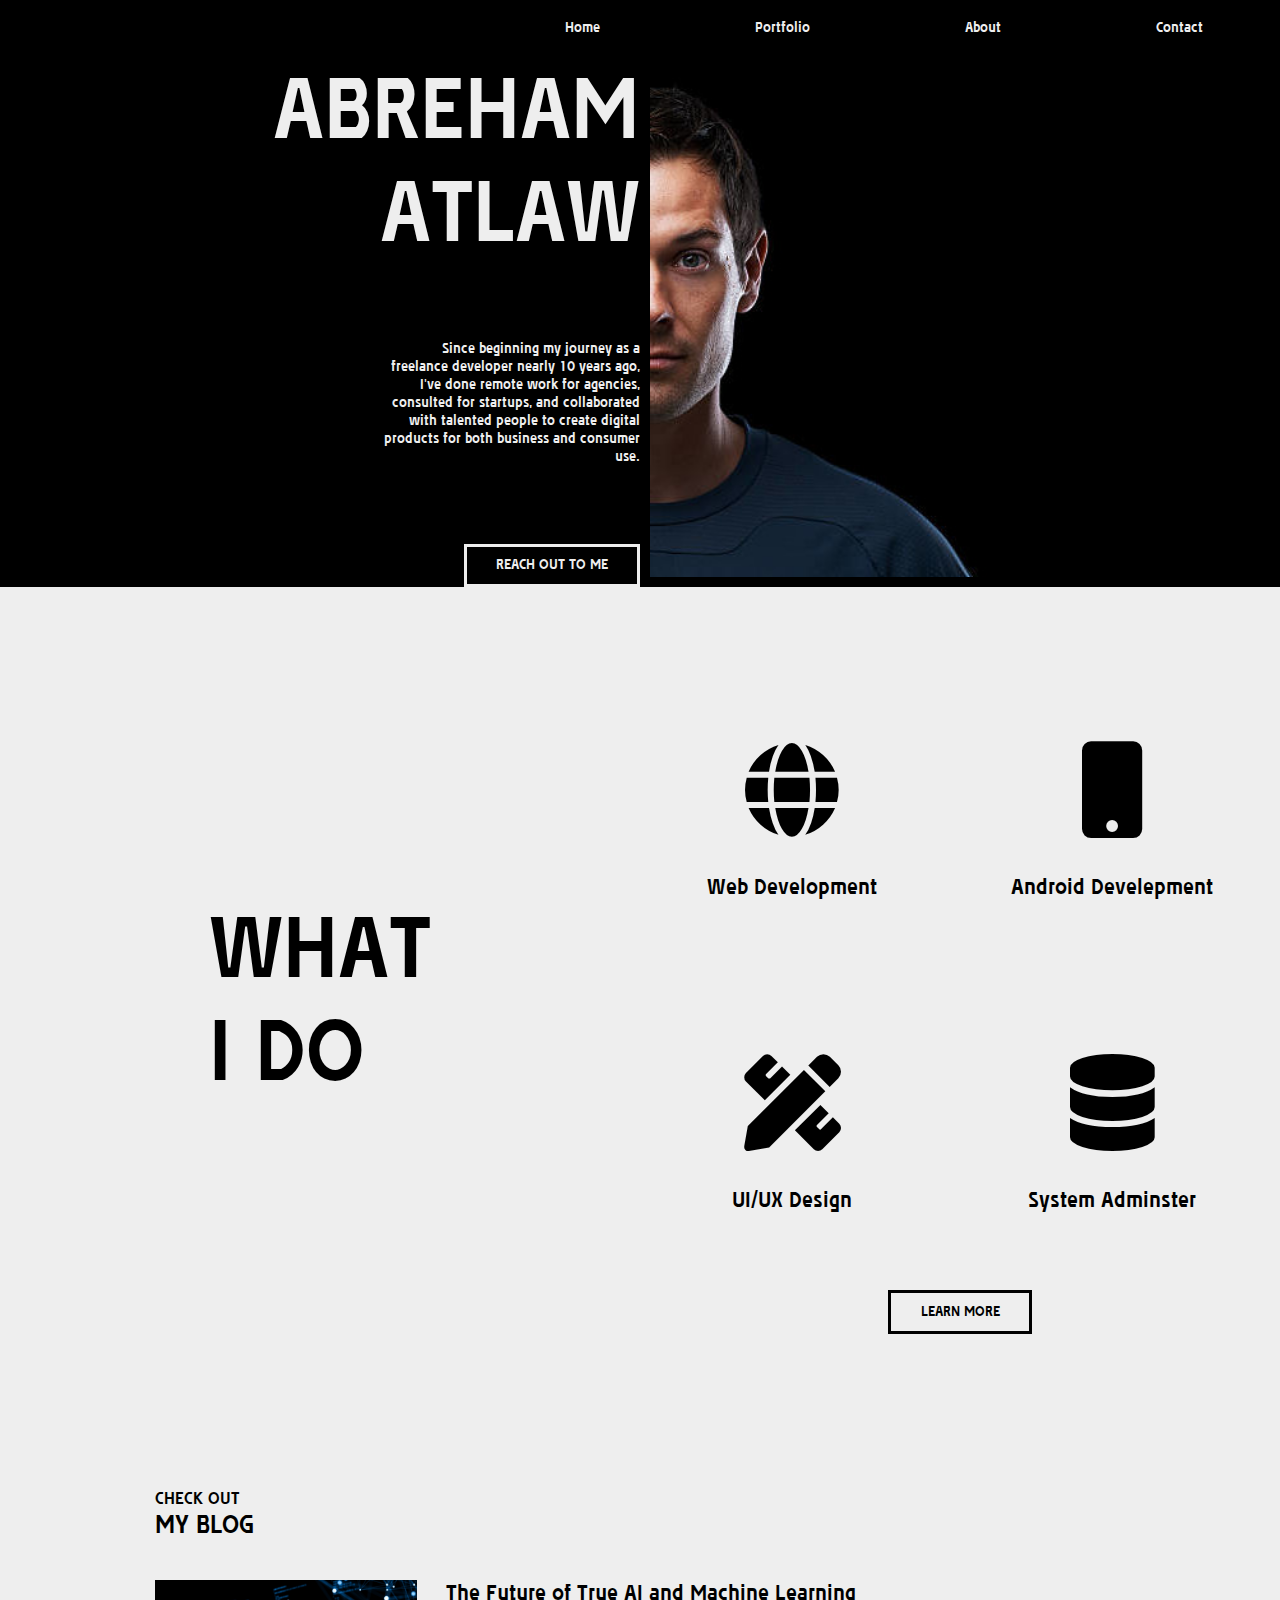
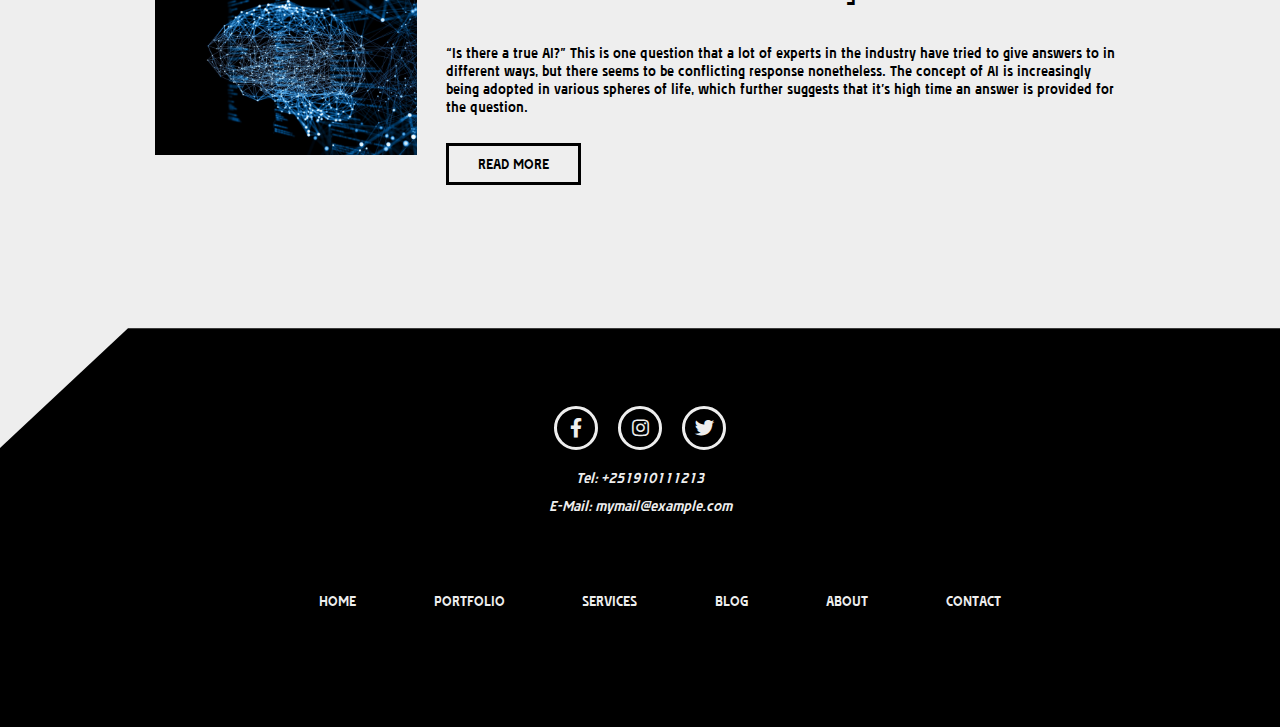
==== index.html @ 574c1683 "Initial Commit" ====
<!DOCTYPE html>
<html>
	<head>
		<meta charset="utf-8">
		<meta name="viewport" content="width=device-width, initial-scale=1">
		<title>HOME | ABREHAM ATLAW</title>
		<link rel="stylesheet" href="res/css/global.css">
		<link rel="stylesheet" href="res/css/global-static.css">
		<link rel="stylesheet" href="res/css/common.css">
		<link rel="stylesheet" href="res/css/home.css">
		<link rel="stylesheet" href="res/css/fontawesome.css">
	</head>
	<body>
		<header class="page-header bg-dark text-light">
			<nav class="d-flex flex-column">
				<a class="nav-toggle-button d-md-none d-lg-none d-sm-flex m-1" ontouchstart="">
					<i class="fas fa-bars"></i>
				</a>

				<ul class="d-sm-none nav-list d-flex flex-row flex-sm-column mh-md-0 ml-auto ml-sm-0 mr-sm-auto bg-dark">
				
					<li class="nav-link mh-lg-3  mv-sm-1 mh-md-auto">
						<a class="link link-light" href="index.html">Home</a>
					</li>
					<li class="nav-link mh-lg-3 mv-sm-1 mh-md-auto">
						<a class="link link-light" href="portfolio.html">Portfolio</a>
                                        </li>
					<li class="nav-link mh-lg-3 mv-sm-1 mh-md-auto">
                                                <a class="link link-light" href="about.html">About</a>
                                        </li>
					<li class="nav-link mh-lg-3 mv-sm-1 mh-md-auto">
                                                <a class="link link-light" href="contact.html">Contact</a>
                                        </li>
				</ul>
			</nav>
		</header>
		
		<main>
			<section class="d-flex bg-dark text-light" id="intro">

				<div class="w-50 mt-auto mb-auto d-flex flex-column mr-05">
					<h1 class="ml-auto fs-lg-600 fs-md-400 fs-sm-200 mv-0">ABREHAM<br>ATLAW</h1>
					<p class="ml-auto w-lg-40 w-md-70 w-sm-90 mv-lg-3 mv-md-2 mv-sm-1">
						Since beginning my journey as a freelance developer nearly 10 years ago, I've done remote work for agencies, consulted for startups, and collaborated with talented people to create digital products for both business and consumer use.
					</p>
					<div class="ml-auto">
						<a href="contact.html" class="btn btn-dark border-light d-block">REACH OUT TO ME</a>
					</div>
				</div>
				<div class="w-lg-30 w-md-50 w-sm-50">
					<img src="res/images/home/01.jpg" class="w-100" alt="my-pic">
				</div>
			</section>
			<section class="d-flex mt-3 flex-wrap">
				<div class="w-50 w-sm-100 d-flex">
					<h1 class="fs-lg-600 fs-md-500 fs-sm-500 m-auto">
						WHAT<br>I DO
					</h1>
				</div>
				<div class="w-50 w-sm-100">
	<!-- NOT A BIG FAN OF CSS GRID BUT SINCE YOU ASKED FOR IT.... HERE WE GO -->
        <div class="d-grid">
					<div class="d-flex gr-1 gc-1 pv-3">
						<div class="m-auto">
							<div class="text-center fs-lg-500 fs-md-300 fs-sm-400"><i class="fas fa-globe"></i></div>
							<div class="text-center mt-1 fs-150">Web Development</div>
						</div>
					</div>
					<div class="d-flex gr-1 gc-2 pv-3">
                                                <div class="m-auto">
                                                        <div class="text-center fs-lg-500 fs-md-300 fs-sm-400"><i class="fas fa-mobile"></i></div>
                                                        <div class="text-center mt-1 fs-150">Android Develepment</div>
                                                </div>
                                        </div>
					<div class="d-flex gr-2 gc-1 pv-3">
                                                <div class="m-auto">
                                                        <div class="text-center fs-lg-500 fs-md-300 fs-sm-400"><i class="fas fa-pencil-ruler"></i></div>
                                                        <div class="text-center mt-1 fs-150">UI/UX Design</div>
                                                </div>
                                        </div>
					<div class="d-flex  gr-2 gc-2 pv-3">
                                                <div class="m-auto">
                                                        <div class="text-center fs-lg-500 fs-md-300 fs-sm-400"><i class="fas fa-database"></i></div>
                                                        <div class="text-center mt-1 fs-150">System Adminster</div>
                                                </div>
                                        </div>
				</div>
        <div class="d-flex"><a href="services.html" class="btn btn-light m-auto border-dark ph-5">LEARN MORE</a></div>
</div>
			</section>
		<section class="mt-4 ph-sm-1 ph-md-3 ph-lg-4">
    <h3>
        CHECK OUT<br>
        <strong class="fs-150">MY BLOG</strong>
    </h3>
    
    <article class="d-flex flex-wrap mt-2">
        <div class="w-sm-100 w-md-40 w-lg-30 mr-auto">
            <img src="res/images/home/02.jpg" class="w-100 w-lg-90">
        </div>
        <div class="w-sm-100 w-md-50 w-lg-70">
            <h4 class="fs-150 mt-0 mt-sm-1 mb-sm-1">The Future of True AI and Machine Learning</h4>
            <p>
	    “Is there a true AI?” This is one question that a lot of experts in the industry have tried to give answers to in different ways, but there seems to be conflicting response nonetheless. The concept of AI is increasingly being adopted in various spheres of life, which further suggests that it’s high time an answer is provided for the question.
	    
	    </p>
            <div class="mt-2">
                <a href="blog_template.html" class="btn btn-light border-dark mt-2 mr-auto">READ MORE</a>
            </div>
        </div>
    </article>
    

</section></main>
		
		<footer class="bg-dark d-flex flex-column text-light mt-4 p-3 p-sm-2 main-footer">
			<div class="mh-auto">
				<div class="d-flex">
					<a href="https://facebook.com/" target="_blank" class="border-light border-circle link footer-social mh-05 btn-dark"><i class="fab fa-facebook-f"></i></a>
					<a href="https://instagram.com/" target="_blank" class="border-light border-circle link footer-social mh-05 btn-dark"><i class="fab fa-instagram"></i></a>
					<a href="https://twitter.com/" target="_blank" class="border-light border-circle link footer-social mh-05 btn-dark"><i class="fab fa-twitter"></i></a>
				</div>
				<address class="text-center mt-1">
					<div>Tel: <a href="tel:+251910111213" class="link">+251910111213</a></div>
					<div class="mt-05">E-Mail: <a href="mailto:mymail@example.com" class="link">mymail@example.com</a></div>
				</address>
			</div>
			<nav class="mt-2 mh-auto">
				<ul class="nav-list d-flex flex-wrap">
					<li class="nav-link mh-2 mv-1 w-sm-10 d-sm-block"><a href="index.html" class="link link-light">HOME</a></li>
					<li class="nav-link mh-2 mv-1 w-sm-10 d-sm-block"><a href="portfolio.html" class="link link-light">PORTFOLIO</a></li>
					<li class="nav-link mh-2 mv-1 w-sm-10 d-sm-block"><a href="services.html" class="link link-light">SERVICES</a></li>
					<li class="nav-link mh-2 mv-1 w-sm-10 d-sm-block"><a href="blog.html" class="link link-light">BLOG</a></li>
					<li class="nav-link mh-2 mv-1 w-sm-10 d-sm-block"><a href="about.html" class="link link-light">ABOUT</a></li>
					<li class="nav-link mh-2 mv-1 w-sm-10 d-sm-block"><a href="contact.html" class="link link-light">CONTACT</a></li>
				</ul>
			</nav>
		</footer>

		<script src="res/js/global.js"></script>

	</body>
</html>
---- res/css/global.css ----
.d-flex {
	display: flex;
}

.d-grid {
	display: grid;
}

.d-none {
	display: none;
}

.d-block {
	display: block;
}

.flex-column {
	flex-direction: column;
}

.flex-row {
	flex-direction: row;
}

.flex-column-reverse {
	flex-direction: column-reverse;
}

.flex-row-reverse {
	flex-direction: row-reverse;
}

.flex-wrap {
	flex-wrap: wrap;
}

.gr-1 {
	grid-row: 1
}

.gr-2 {
	grid-row: 2
}

.gc-1 {
	grid-column: 1
}

.gc-2 {
	grid-column: 2
}

.position-absolute {
	position: absolute;
}

.position-relative {
	position: relative;
}

.position-fixed {
	position: fixed;
}

.m-auto {
	margin: auto;
}

.m-0 {
	margin: 0em;
}

.m-05 {
	margin: 0.5em;
}

.m-1 {
	margin: 1em;
}

.m-2 {
	margin: 2em
}

.m-3 {
	margin: 4em;
}

.m-4 {
	margin: 8em;
}

.m-5 {
	margin: 16em;
}

.m-6 {
	margin: 32em;
}

.ml-auto {
	margin-left: auto;
}

.ml-0 {
	margin-left: 0;
}

.ml-05 {
	margin-left: 0.5em;
}

.ml-1 {
	margin-left: 1em;
}

.ml-2 {
	margin-left: 2em;
}

.ml-3 {
	margin-left: 4em;
}

.ml-4 {
	margin-left: 8em;
}

.ml-5 {
	margin-left: 16em;
}

.ml-6 {
	margin-left: 32em;
}

.mr-auto {
	margin-right: auto;
}

.mr-0 {
	margin-right: 0em;
}

.mr-05 {
	margin-right: 0.5em;
}

.mr-1 {
	margin-right: 1em;
}

.mr-2 {
	margin-right: 2em;
}

.mr-3 {
	margin-right: 4em;
}

.mr-4 {
	margin-right: 8em;
}

.mr-5 {
	margin-right: 16em;
}

.mr-6 {
	margin-right: 32em;
}

.mt-auto {
	margin-top: auto;
}

.mt-0 {
	margin-top: 0em;
}

.mt-05 {
	margin-top: 0.5em;
}

.mt-1 {
	margin-top: 1em;
}

.mt-2 {
	margin-top: 2em;
}

.mt-3 {
	margin-top: 4em;
}

.mt-4 {
	margin-top: 8em;
}

.mt-5 {
	margin-top: 16em;
}

.mt-6 {
	margin-top: 32em;
}

.mb-auto {
	margin-bottom: auto;
}

.mb-0 {
	margin-bottom: 0em;
}

.mb-05 {
	margin-bottom: 0.5em;
}

.mb-1 {
	margin-bottom: 1em;
}

.mb-2 {
	margin-bottom: 2em;
}

.mb-3 {
	margin-bottom: 4em;
}

.mb-4 {
	margin-bottom: 8em;
}

.mb-5 {
	margin-bottom: 16em;
}

.mb-6 {
	margin-bottom: 32em;
}

.mh-auto {
	margin-right: auto;
	margin-left: auto;
}

.mh-0 {
	margin-right: 0em;
	margin-left: 0em;
}

.mh-05 {
	margin-right: 0.5em;
	margin-left: 0.5em
}

.mh-1 {
	margin-right: 1em;
	margin-left: 1em;
}

.mh-2 {
	margin-right: 2em;
	margin-left: 2em;
}

.mh-3 {
	margin-right: 4em;
	margin-left: 4em;
}

.mh-4 {
	margin-right: 8em;
	margin-left: 8em;
}

.mh-5 {
	margin-right: 16em;
	margin-left: 16em;
}

.mh-6 {
	margin-right: 32em;
	margin-left: 32em;
}

.mv-auto {
	margin-top: auto;
	margin-bottom: auto;
}

.mv-0 {
	margin-top: 0em;
	margin-bottom: 0em;
}

.mv-05 {
	margin-top: 0.5em;
	margin-bottom: 0.5em
}

.mv-1 {
	margin-top: 1em;
	margin-bottom: 1em;
}

.mv-2 {
	margin-top: 2em;
	margin-bottom: 2em;
}

.mv-3 {
	margin-top: 4em;
	margin-bottom: 4em;
}

.mv-4 {
	margin-top: 8em;
	margin-bottom: 8em;
}

.mv-5 {
	margin-top: 16em;
	margin-bottom: 16em;
}

.mv-6 {
	margin-top: 32em;
	margin-bottom: 32em;
}

.p-auto {
	padding: auto;
}

.p-0 {
	padding: 0em;
}

.p-05 {
	padding: 0.5em;
}

.p-1 {
	padding: 1em;
}

.p-2 {
	padding: 2em
}

.p-3 {
	padding: 4em;
}

.p-4 {
	padding: 8em;
}

.p-5 {
	padding: 16em;
}

.p-6 {
	padding: 32em;
}

.pl-auto {
	padding-left: auto;
}

.pl-0 {
	padding-left: 0;
}

.pl-05 {
	padding-left: 0.5em;
}

.pl-1 {
	padding-left: 1em;
}

.pl-2 {
	padding-left: 2em;
}

.pl-3 {
	padding-left: 4em;
}

.pl-4 {
	padding-left: 8em;
}

.pl-5 {
	padding-left: 16em;
}

.pl-6 {
	padding-left: 32em;
}

.pr-auto {
	padding-right: auto;
}

.pr-0 {
	padding-right: 0em;
}

.pr-05 {
	padding-right: 0.5em;
}

.pr-1 {
	padding-right: 1em;
}

.pr-2 {
	padding-right: 2em;
}

.pr-3 {
	padding-right: 4em;
}

.pr-4 {
	padding-right: 8em;
}

.pr-5 {
	padding-right: 16em;
}

.pr-6 {
	padding-right: 32em;
}

.pt-auto {
	padding-top: auto;
}

.pt-0 {
	padding-top: 0em;
}

.pt-05 {
	padding-top: 0.5em;
}

.pt-1 {
	padding-top: 1em;
}

.pt-2 {
	padding-top: 2em;
}

.pt-3 {
	padding-top: 4em;
}

.pt-4 {
	padding-top: 8em;
}

.pt-5 {
	padding-top: 16em;
}

.pt-6 {
	padding-top: 32em;
}

.pb-auto {
	padding-bottom: auto;
}

.pb-0 {
	padding-bottom: 0em;
}

.pb-05 {
	padding-bottom: 0.5em;
}

.pb-1 {
	padding-bottom: 1em;
}

.pb-2 {
	padding-bottom: 2em;
}

.pb-3 {
	padding-bottom: 4em;
}

.pb-4 {
	padding-bottom: 8em;
}

.pb-5 {
	padding-bottom: 16em;
}

.pb-6 {
	padding-bottom: 32em;
}

.ph-auto {
	padding-right: auto;
	padding-left: auto;
}

.ph-0 {
	padding-right: 0em;
	padding-left: 0em;
}

.ph-05 {
	padding-right: 0.5em;
	padding-left: 0.5em
}

.ph-1 {
	padding-right: 1em;
	padding-left: 1em;
}

.ph-2 {
	padding-right: 2em;
	padding-left: 2em;
}

.ph-3 {
	padding-right: 4em;
	padding-left: 4em;
}

.ph-4 {
	padding-right: 8em;
	padding-left: 8em;
}

.ph-5 {
	padding-right: 16em;
	padding-left: 16em;
}

.ph-6 {
	padding-right: 32em;
	padding-left: 32em;
}

.pv-auto {
	padding-top: auto;
	padding-bottom: auto;
}

.pv-0 {
	padding-top: 0em;
	padding-bottom: 0em;
}

.pv-05 {
	padding-top: 0.5em;
	padding-bottom: 0.5em
}

.pv-1 {
	padding-top: 1em;
	padding-bottom: 1em;
}

.pv-2 {
	padding-top: 2em;
	padding-bottom: 2em;
}

.pv-3 {
	padding-top: 4em;
	padding-bottom: 4em;
}

.pv-4 {
	padding-top: 8em;
	padding-bottom: 8em;
}

.pv-5 {
	padding-top: 16em;
	padding-bottom: 16em;
}

.pv-6 {
	padding-top: 32em;
	padding-bottom: 32em;
}

.w-0 {
	width: 0;
}

.w-10 {
	width: 10%;
}

.w-20 {
	width: 20%;
}

.w-30 {
	width: 30%;
}

.w-40 {
	width: 40%;
}

.w-50 {
	width: 50%;
}

.w-60 {
	width: 60%;
}

.w-70 {
	width: 70%;
}

.w-80 {
	width: 80%;
}

.w-90 {
	width: 90%;
}

.w-100 {
	width: 100%;
}

.h-0 {
	height: 0;
}

.h-10 {
	height: 10%;
}

.h-20 {
	height: 20%;
}

.h-30 {
	height: 30%;
}

.h-40 {
	height: 40%;
}

.h-50 {
	height: 50%;
}

.h-60 {
	height: 60%;
}

.h-70 {
	height: 70%;
}

.h-80 {
	height: 80%;
}

.h-90 {
	height: 90%;
}

.h-100 {
	height: 100%;
}

.vw-0 {
	width: 0;
}

.vw-10 {
	width: 10vw;
}

.vw-20 {
	width: 20vw;
}

.vw-30 {
	width: 30vw;
}

.vw-40 {
	width: 40vw;
}

.vw-50 {
	width: 50vw;
}

.vw-60 {
	width: 60vw;
}

.vw-70 {
	width: 70vw;
}

.vw-80 {
	width: 80vw;
}

.vw-90 {
	width: 90vw;
}

.vw-100 {
	width: 100vw;
}

.vh-0 {
	height: 0;
}

.vh-10 {
	height: 10vh;
}

.vh-20 {
	height: 20vh;
}

.vh-30 {
	height: 30vh;
}

.vh-40 {
	height: 40vh;
}

.vh-50 {
	height: 50vh;
}

.vh-60 {
	height: 60vh;
}

.vh-70 {
	height: 70vh;
}

.vh-80 {
	height: 80vh;
}

.vh-90 {
	height: 90vh;
}

.vh-100 {
	height: 100vh;
}

.fs-25 {
	font-size: 25%;
}

.fs-50 {
	font-size: 50%;
}

.fs-150 {
	font-size: 150%;
}

.fs-200 {
	font-size: 200%;
}

.fs-300 {
	font-size: 300%;
}

.fs-400 {
	font-size: 400%;
}

.fs-500 {
	font-size: 500%;
}

.fs-600 {
	font-size: 600%;
}

.lh-05 {
	line-height: 0.5
}

.lh-10 {
	line-height: 1
}

.lh-15 {
	line-height: 1.5
}

.lh-20 {
	line-height: 2
}

.border-radius-0 {
	border-radius: 0;
}

.border-radius-1 {
	border-radius: 1em;
}

.border-radius-2 {
	border-radius: 2em;
}

.border-radius-3 {
	border-radius: 4em;
}

.border-radius-4 {
	border-radius: 8em;
}

.border-radius-5 {
	border-radius: 16em;
}

.bg-dark {
	background-color: var(--color-dark);
}

.bg-light {
	background-color: var(--color-light);
}

.text-dark {
	color: var(--color-dark);
}

.text-light {
	color: var(--color-light);
}

.text-white {
	color: var(--color-white);
}

.text-center {
	text-align: center;
}

.text-left {
	text-align: left;
}

.text-right {
	text-align: right;
}

.overflow-visible {
	overflow: visible;
}

.overflow-clip {
	overflow: clip;
}


@media(max-width: 768px){

.d-sm-flex {
	display: flex;
}

.d-sm-grid {
	display: grid;
}

.d-sm-none {
	display: none;
}

.d-sm-block {
	display: block;
}

.flex-sm-column {
	flex-direction: column;
}

.flex-sm-row {
	flex-direction: row;
}

.flex-sm-column-reverse {
	flex-direction: column-reverse;
}

.flex-sm-row-reverse {
	flex-direction: row-reverse;
}

.flex-sm-wrap {
	flex-wrap: wrap;
}

.gr-sm-1 {
	grid-row: 1
}

.gr-sm-2 {
	grid-row: 2
}

.gc-sm-1 {
	grid-column: 1
}

.gc-sm-2 {
	grid-column: 2
}

.position-sm-absolute {
	position: absolute;
}

.position-sm-relative {
	position: relative;
}

.position-sm-fixed {
	position: fixed;
}

.m-sm-auto {
	margin: auto;
}

.m-sm-0 {
	margin: 0em;
}

.m-sm-05 {
	margin: 0.5em;
}

.m-sm-1 {
	margin: 1em;
}

.m-sm-2 {
	margin: 2em
}

.m-sm-3 {
	margin: 4em;
}

.m-sm-4 {
	margin: 8em;
}

.m-sm-5 {
	margin: 16em;
}

.m-sm-6 {
	margin: 32em;
}

.ml-sm-auto {
	margin-left: auto;
}

.ml-sm-0 {
	margin-left: 0;
}

.ml-sm-05 {
	margin-left: 0.5em;
}

.ml-sm-1 {
	margin-left: 1em;
}

.ml-sm-2 {
	margin-left: 2em;
}

.ml-sm-3 {
	margin-left: 4em;
}

.ml-sm-4 {
	margin-left: 8em;
}

.ml-sm-5 {
	margin-left: 16em;
}

.ml-sm-6 {
	margin-left: 32em;
}

.mr-sm-auto {
	margin-right: auto;
}

.mr-sm-0 {
	margin-right: 0em;
}

.mr-sm-05 {
	margin-right: 0.5em;
}

.mr-sm-1 {
	margin-right: 1em;
}

.mr-sm-2 {
	margin-right: 2em;
}

.mr-sm-3 {
	margin-right: 4em;
}

.mr-sm-4 {
	margin-right: 8em;
}

.mr-sm-5 {
	margin-right: 16em;
}

.mr-sm-6 {
	margin-right: 32em;
}

.mt-sm-auto {
	margin-top: auto;
}

.mt-sm-0 {
	margin-top: 0em;
}

.mt-sm-05 {
	margin-top: 0.5em;
}

.mt-sm-1 {
	margin-top: 1em;
}

.mt-sm-2 {
	margin-top: 2em;
}

.mt-sm-3 {
	margin-top: 4em;
}

.mt-sm-4 {
	margin-top: 8em;
}

.mt-sm-5 {
	margin-top: 16em;
}

.mt-sm-6 {
	margin-top: 32em;
}

.mb-sm-auto {
	margin-bottom: auto;
}

.mb-sm-0 {
	margin-bottom: 0em;
}

.mb-sm-05 {
	margin-bottom: 0.5em;
}

.mb-sm-1 {
	margin-bottom: 1em;
}

.mb-sm-2 {
	margin-bottom: 2em;
}

.mb-sm-3 {
	margin-bottom: 4em;
}

.mb-sm-4 {
	margin-bottom: 8em;
}

.mb-sm-5 {
	margin-bottom: 16em;
}

.mb-sm-6 {
	margin-bottom: 32em;
}

.mh-sm-auto {
	margin-right: auto;
	margin-left: auto;
}

.mh-sm-0 {
	margin-right: 0em;
	margin-left: 0em;
}

.mh-sm-05 {
	margin-right: 0.5em;
	margin-left: 0.5em
}

.mh-sm-1 {
	margin-right: 1em;
	margin-left: 1em;
}

.mh-sm-2 {
	margin-right: 2em;
	margin-left: 2em;
}

.mh-sm-3 {
	margin-right: 4em;
	margin-left: 4em;
}

.mh-sm-4 {
	margin-right: 8em;
	margin-left: 8em;
}

.mh-sm-5 {
	margin-right: 16em;
	margin-left: 16em;
}

.mh-sm-6 {
	margin-right: 32em;
	margin-left: 32em;
}

.mv-sm-auto {
	margin-top: auto;
	margin-bottom: auto;
}

.mv-sm-0 {
	margin-top: 0em;
	margin-bottom: 0em;
}

.mv-sm-05 {
	margin-top: 0.5em;
	margin-bottom: 0.5em
}

.mv-sm-1 {
	margin-top: 1em;
	margin-bottom: 1em;
}

.mv-sm-2 {
	margin-top: 2em;
	margin-bottom: 2em;
}

.mv-sm-3 {
	margin-top: 4em;
	margin-bottom: 4em;
}

.mv-sm-4 {
	margin-top: 8em;
	margin-bottom: 8em;
}

.mv-sm-5 {
	margin-top: 16em;
	margin-bottom: 16em;
}

.mv-sm-6 {
	margin-top: 32em;
	margin-bottom: 32em;
}

.p-sm-auto {
	padding: auto;
}

.p-sm-0 {
	padding: 0em;
}

.p-sm-05 {
	padding: 0.5em;
}

.p-sm-1 {
	padding: 1em;
}

.p-sm-2 {
	padding: 2em
}

.p-sm-3 {
	padding: 4em;
}

.p-sm-4 {
	padding: 8em;
}

.p-sm-5 {
	padding: 16em;
}

.p-sm-6 {
	padding: 32em;
}

.pl-sm-auto {
	padding-left: auto;
}

.pl-sm-0 {
	padding-left: 0;
}

.pl-sm-05 {
	padding-left: 0.5em;
}

.pl-sm-1 {
	padding-left: 1em;
}

.pl-sm-2 {
	padding-left: 2em;
}

.pl-sm-3 {
	padding-left: 4em;
}

.pl-sm-4 {
	padding-left: 8em;
}

.pl-sm-5 {
	padding-left: 16em;
}

.pl-sm-6 {
	padding-left: 32em;
}

.pr-sm-auto {
	padding-right: auto;
}

.pr-sm-0 {
	padding-right: 0em;
}

.pr-sm-05 {
	padding-right: 0.5em;
}

.pr-sm-1 {
	padding-right: 1em;
}

.pr-sm-2 {
	padding-right: 2em;
}

.pr-sm-3 {
	padding-right: 4em;
}

.pr-sm-4 {
	padding-right: 8em;
}

.pr-sm-5 {
	padding-right: 16em;
}

.pr-sm-6 {
	padding-right: 32em;
}

.pt-sm-auto {
	padding-top: auto;
}

.pt-sm-0 {
	padding-top: 0em;
}

.pt-sm-05 {
	padding-top: 0.5em;
}

.pt-sm-1 {
	padding-top: 1em;
}

.pt-sm-2 {
	padding-top: 2em;
}

.pt-sm-3 {
	padding-top: 4em;
}

.pt-sm-4 {
	padding-top: 8em;
}

.pt-sm-5 {
	padding-top: 16em;
}

.pt-sm-6 {
	padding-top: 32em;
}

.pb-sm-auto {
	padding-bottom: auto;
}

.pb-sm-0 {
	padding-bottom: 0em;
}

.pb-sm-05 {
	padding-bottom: 0.5em;
}

.pb-sm-1 {
	padding-bottom: 1em;
}

.pb-sm-2 {
	padding-bottom: 2em;
}

.pb-sm-3 {
	padding-bottom: 4em;
}

.pb-sm-4 {
	padding-bottom: 8em;
}

.pb-sm-5 {
	padding-bottom: 16em;
}

.pb-sm-6 {
	padding-bottom: 32em;
}

.ph-sm-auto {
	padding-right: auto;
	padding-left: auto;
}

.ph-sm-0 {
	padding-right: 0em;
	padding-left: 0em;
}

.ph-sm-05 {
	padding-right: 0.5em;
	padding-left: 0.5em
}

.ph-sm-1 {
	padding-right: 1em;
	padding-left: 1em;
}

.ph-sm-2 {
	padding-right: 2em;
	padding-left: 2em;
}

.ph-sm-3 {
	padding-right: 4em;
	padding-left: 4em;
}

.ph-sm-4 {
	padding-right: 8em;
	padding-left: 8em;
}

.ph-sm-5 {
	padding-right: 16em;
	padding-left: 16em;
}

.ph-sm-6 {
	padding-right: 32em;
	padding-left: 32em;
}

.pv-sm-auto {
	padding-top: auto;
	padding-bottom: auto;
}

.pv-sm-0 {
	padding-top: 0em;
	padding-bottom: 0em;
}

.pv-sm-05 {
	padding-top: 0.5em;
	padding-bottom: 0.5em
}

.pv-sm-1 {
	padding-top: 1em;
	padding-bottom: 1em;
}

.pv-sm-2 {
	padding-top: 2em;
	padding-bottom: 2em;
}

.pv-sm-3 {
	padding-top: 4em;
	padding-bottom: 4em;
}

.pv-sm-4 {
	padding-top: 8em;
	padding-bottom: 8em;
}

.pv-sm-5 {
	padding-top: 16em;
	padding-bottom: 16em;
}

.pv-sm-6 {
	padding-top: 32em;
	padding-bottom: 32em;
}

.w-sm-0 {
	width: 0;
}

.w-sm-10 {
	width: 10%;
}

.w-sm-20 {
	width: 20%;
}

.w-sm-30 {
	width: 30%;
}

.w-sm-40 {
	width: 40%;
}

.w-sm-50 {
	width: 50%;
}

.w-sm-60 {
	width: 60%;
}

.w-sm-70 {
	width: 70%;
}

.w-sm-80 {
	width: 80%;
}

.w-sm-90 {
	width: 90%;
}

.w-sm-100 {
	width: 100%;
}

.h-sm-0 {
	height: 0;
}

.h-sm-10 {
	height: 10%;
}

.h-sm-20 {
	height: 20%;
}

.h-sm-30 {
	height: 30%;
}

.h-sm-40 {
	height: 40%;
}

.h-sm-50 {
	height: 50%;
}

.h-sm-60 {
	height: 60%;
}

.h-sm-70 {
	height: 70%;
}

.h-sm-80 {
	height: 80%;
}

.h-sm-90 {
	height: 90%;
}

.h-sm-100 {
	height: 100%;
}

.vw-sm-0 {
	width: 0;
}

.vw-sm-10 {
	width: 10vw;
}

.vw-sm-20 {
	width: 20vw;
}

.vw-sm-30 {
	width: 30vw;
}

.vw-sm-40 {
	width: 40vw;
}

.vw-sm-50 {
	width: 50vw;
}

.vw-sm-60 {
	width: 60vw;
}

.vw-sm-70 {
	width: 70vw;
}

.vw-sm-80 {
	width: 80vw;
}

.vw-sm-90 {
	width: 90vw;
}

.vw-sm-100 {
	width: 100vw;
}

.vh-sm-0 {
	height: 0;
}

.vh-sm-10 {
	height: 10vh;
}

.vh-sm-20 {
	height: 20vh;
}

.vh-sm-30 {
	height: 30vh;
}

.vh-sm-40 {
	height: 40vh;
}

.vh-sm-50 {
	height: 50vh;
}

.vh-sm-60 {
	height: 60vh;
}

.vh-sm-70 {
	height: 70vh;
}

.vh-sm-80 {
	height: 80vh;
}

.vh-sm-90 {
	height: 90vh;
}

.vh-sm-100 {
	height: 100vh;
}

.fs-sm-25 {
	font-size: 25%;
}

.fs-sm-50 {
	font-size: 50%;
}

.fs-sm-150 {
	font-size: 150%;
}

.fs-sm-200 {
	font-size: 200%;
}

.fs-sm-300 {
	font-size: 300%;
}

.fs-sm-400 {
	font-size: 400%;
}

.fs-sm-500 {
	font-size: 500%;
}

.fs-sm-600 {
	font-size: 600%;
}

.lh-sm-05 {
	line-height: 0.5
}

.lh-sm-10 {
	line-height: 1
}

.lh-sm-15 {
	line-height: 1.5
}

.lh-sm-20 {
	line-height: 2
}

.border-sm-radius-0 {
	border-radius: 0;
}

.border-sm-radius-1 {
	border-radius: 1em;
}

.border-sm-radius-2 {
	border-radius: 2em;
}

.border-sm-radius-3 {
	border-radius: 4em;
}

.border-sm-radius-4 {
	border-radius: 8em;
}

.border-sm-radius-5 {
	border-radius: 16em;
}

.bg-sm-dark {
	background-color: var(--color-dark);
}

.bg-sm-light {
	background-color: var(--color-light);
}

.text-sm-dark {
	color: var(--color-dark);
}

.text-sm-light {
	color: var(--color-light);
}

.text-sm-white {
	color: var(--color-white);
}

.text-sm-center {
	text-align: center;
}

.text-sm-left {
	text-align: left;
}

.text-sm-right {
	text-align: right;
}

.overflow-sm-visible {
	overflow: visible;
}

.overflow-sm-clip {
	overflow: clip;
}

}


@media(min-width: 769px) and (max-width: 1024px){

.d-md-flex {
	display: flex;
}

.d-md-grid {
	display: grid;
}

.d-md-none {
	display: none;
}

.d-md-block {
	display: block;
}

.flex-md-column {
	flex-direction: column;
}

.flex-md-row {
	flex-direction: row;
}

.flex-md-column-reverse {
	flex-direction: column-reverse;
}

.flex-md-row-reverse {
	flex-direction: row-reverse;
}

.flex-md-wrap {
	flex-wrap: wrap;
}

.gr-md-1 {
	grid-row: 1
}

.gr-md-2 {
	grid-row: 2
}

.gc-md-1 {
	grid-column: 1
}

.gc-md-2 {
	grid-column: 2
}

.position-md-absolute {
	position: absolute;
}

.position-md-relative {
	position: relative;
}

.position-md-fixed {
	position: fixed;
}

.m-md-auto {
	margin: auto;
}

.m-md-0 {
	margin: 0em;
}

.m-md-05 {
	margin: 0.5em;
}

.m-md-1 {
	margin: 1em;
}

.m-md-2 {
	margin: 2em
}

.m-md-3 {
	margin: 4em;
}

.m-md-4 {
	margin: 8em;
}

.m-md-5 {
	margin: 16em;
}

.m-md-6 {
	margin: 32em;
}

.ml-md-auto {
	margin-left: auto;
}

.ml-md-0 {
	margin-left: 0;
}

.ml-md-05 {
	margin-left: 0.5em;
}

.ml-md-1 {
	margin-left: 1em;
}

.ml-md-2 {
	margin-left: 2em;
}

.ml-md-3 {
	margin-left: 4em;
}

.ml-md-4 {
	margin-left: 8em;
}

.ml-md-5 {
	margin-left: 16em;
}

.ml-md-6 {
	margin-left: 32em;
}

.mr-md-auto {
	margin-right: auto;
}

.mr-md-0 {
	margin-right: 0em;
}

.mr-md-05 {
	margin-right: 0.5em;
}

.mr-md-1 {
	margin-right: 1em;
}

.mr-md-2 {
	margin-right: 2em;
}

.mr-md-3 {
	margin-right: 4em;
}

.mr-md-4 {
	margin-right: 8em;
}

.mr-md-5 {
	margin-right: 16em;
}

.mr-md-6 {
	margin-right: 32em;
}

.mt-md-auto {
	margin-top: auto;
}

.mt-md-0 {
	margin-top: 0em;
}

.mt-md-05 {
	margin-top: 0.5em;
}

.mt-md-1 {
	margin-top: 1em;
}

.mt-md-2 {
	margin-top: 2em;
}

.mt-md-3 {
	margin-top: 4em;
}

.mt-md-4 {
	margin-top: 8em;
}

.mt-md-5 {
	margin-top: 16em;
}

.mt-md-6 {
	margin-top: 32em;
}

.mb-md-auto {
	margin-bottom: auto;
}

.mb-md-0 {
	margin-bottom: 0em;
}

.mb-md-05 {
	margin-bottom: 0.5em;
}

.mb-md-1 {
	margin-bottom: 1em;
}

.mb-md-2 {
	margin-bottom: 2em;
}

.mb-md-3 {
	margin-bottom: 4em;
}

.mb-md-4 {
	margin-bottom: 8em;
}

.mb-md-5 {
	margin-bottom: 16em;
}

.mb-md-6 {
	margin-bottom: 32em;
}

.mh-md-auto {
	margin-right: auto;
	margin-left: auto;
}

.mh-md-0 {
	margin-right: 0em;
	margin-left: 0em;
}

.mh-md-05 {
	margin-right: 0.5em;
	margin-left: 0.5em
}

.mh-md-1 {
	margin-right: 1em;
	margin-left: 1em;
}

.mh-md-2 {
	margin-right: 2em;
	margin-left: 2em;
}

.mh-md-3 {
	margin-right: 4em;
	margin-left: 4em;
}

.mh-md-4 {
	margin-right: 8em;
	margin-left: 8em;
}

.mh-md-5 {
	margin-right: 16em;
	margin-left: 16em;
}

.mh-md-6 {
	margin-right: 32em;
	margin-left: 32em;
}

.mv-md-auto {
	margin-top: auto;
	margin-bottom: auto;
}

.mv-md-0 {
	margin-top: 0em;
	margin-bottom: 0em;
}

.mv-md-05 {
	margin-top: 0.5em;
	margin-bottom: 0.5em
}

.mv-md-1 {
	margin-top: 1em;
	margin-bottom: 1em;
}

.mv-md-2 {
	margin-top: 2em;
	margin-bottom: 2em;
}

.mv-md-3 {
	margin-top: 4em;
	margin-bottom: 4em;
}

.mv-md-4 {
	margin-top: 8em;
	margin-bottom: 8em;
}

.mv-md-5 {
	margin-top: 16em;
	margin-bottom: 16em;
}

.mv-md-6 {
	margin-top: 32em;
	margin-bottom: 32em;
}

.p-md-auto {
	padding: auto;
}

.p-md-0 {
	padding: 0em;
}

.p-md-05 {
	padding: 0.5em;
}

.p-md-1 {
	padding: 1em;
}

.p-md-2 {
	padding: 2em
}

.p-md-3 {
	padding: 4em;
}

.p-md-4 {
	padding: 8em;
}

.p-md-5 {
	padding: 16em;
}

.p-md-6 {
	padding: 32em;
}

.pl-md-auto {
	padding-left: auto;
}

.pl-md-0 {
	padding-left: 0;
}

.pl-md-05 {
	padding-left: 0.5em;
}

.pl-md-1 {
	padding-left: 1em;
}

.pl-md-2 {
	padding-left: 2em;
}

.pl-md-3 {
	padding-left: 4em;
}

.pl-md-4 {
	padding-left: 8em;
}

.pl-md-5 {
	padding-left: 16em;
}

.pl-md-6 {
	padding-left: 32em;
}

.pr-md-auto {
	padding-right: auto;
}

.pr-md-0 {
	padding-right: 0em;
}

.pr-md-05 {
	padding-right: 0.5em;
}

.pr-md-1 {
	padding-right: 1em;
}

.pr-md-2 {
	padding-right: 2em;
}

.pr-md-3 {
	padding-right: 4em;
}

.pr-md-4 {
	padding-right: 8em;
}

.pr-md-5 {
	padding-right: 16em;
}

.pr-md-6 {
	padding-right: 32em;
}

.pt-md-auto {
	padding-top: auto;
}

.pt-md-0 {
	padding-top: 0em;
}

.pt-md-05 {
	padding-top: 0.5em;
}

.pt-md-1 {
	padding-top: 1em;
}

.pt-md-2 {
	padding-top: 2em;
}

.pt-md-3 {
	padding-top: 4em;
}

.pt-md-4 {
	padding-top: 8em;
}

.pt-md-5 {
	padding-top: 16em;
}

.pt-md-6 {
	padding-top: 32em;
}

.pb-md-auto {
	padding-bottom: auto;
}

.pb-md-0 {
	padding-bottom: 0em;
}

.pb-md-05 {
	padding-bottom: 0.5em;
}

.pb-md-1 {
	padding-bottom: 1em;
}

.pb-md-2 {
	padding-bottom: 2em;
}

.pb-md-3 {
	padding-bottom: 4em;
}

.pb-md-4 {
	padding-bottom: 8em;
}

.pb-md-5 {
	padding-bottom: 16em;
}

.pb-md-6 {
	padding-bottom: 32em;
}

.ph-md-auto {
	padding-right: auto;
	padding-left: auto;
}

.ph-md-0 {
	padding-right: 0em;
	padding-left: 0em;
}

.ph-md-05 {
	padding-right: 0.5em;
	padding-left: 0.5em
}

.ph-md-1 {
	padding-right: 1em;
	padding-left: 1em;
}

.ph-md-2 {
	padding-right: 2em;
	padding-left: 2em;
}

.ph-md-3 {
	padding-right: 4em;
	padding-left: 4em;
}

.ph-md-4 {
	padding-right: 8em;
	padding-left: 8em;
}

.ph-md-5 {
	padding-right: 16em;
	padding-left: 16em;
}

.ph-md-6 {
	padding-right: 32em;
	padding-left: 32em;
}

.pv-md-auto {
	padding-top: auto;
	padding-bottom: auto;
}

.pv-md-0 {
	padding-top: 0em;
	padding-bottom: 0em;
}

.pv-md-05 {
	padding-top: 0.5em;
	padding-bottom: 0.5em
}

.pv-md-1 {
	padding-top: 1em;
	padding-bottom: 1em;
}

.pv-md-2 {
	padding-top: 2em;
	padding-bottom: 2em;
}

.pv-md-3 {
	padding-top: 4em;
	padding-bottom: 4em;
}

.pv-md-4 {
	padding-top: 8em;
	padding-bottom: 8em;
}

.pv-md-5 {
	padding-top: 16em;
	padding-bottom: 16em;
}

.pv-md-6 {
	padding-top: 32em;
	padding-bottom: 32em;
}

.w-md-0 {
	width: 0;
}

.w-md-10 {
	width: 10%;
}

.w-md-20 {
	width: 20%;
}

.w-md-30 {
	width: 30%;
}

.w-md-40 {
	width: 40%;
}

.w-md-50 {
	width: 50%;
}

.w-md-60 {
	width: 60%;
}

.w-md-70 {
	width: 70%;
}

.w-md-80 {
	width: 80%;
}

.w-md-90 {
	width: 90%;
}

.w-md-100 {
	width: 100%;
}

.h-md-0 {
	height: 0;
}

.h-md-10 {
	height: 10%;
}

.h-md-20 {
	height: 20%;
}

.h-md-30 {
	height: 30%;
}

.h-md-40 {
	height: 40%;
}

.h-md-50 {
	height: 50%;
}

.h-md-60 {
	height: 60%;
}

.h-md-70 {
	height: 70%;
}

.h-md-80 {
	height: 80%;
}

.h-md-90 {
	height: 90%;
}

.h-md-100 {
	height: 100%;
}

.vw-md-0 {
	width: 0;
}

.vw-md-10 {
	width: 10vw;
}

.vw-md-20 {
	width: 20vw;
}

.vw-md-30 {
	width: 30vw;
}

.vw-md-40 {
	width: 40vw;
}

.vw-md-50 {
	width: 50vw;
}

.vw-md-60 {
	width: 60vw;
}

.vw-md-70 {
	width: 70vw;
}

.vw-md-80 {
	width: 80vw;
}

.vw-md-90 {
	width: 90vw;
}

.vw-md-100 {
	width: 100vw;
}

.vh-md-0 {
	height: 0;
}

.vh-md-10 {
	height: 10vh;
}

.vh-md-20 {
	height: 20vh;
}

.vh-md-30 {
	height: 30vh;
}

.vh-md-40 {
	height: 40vh;
}

.vh-md-50 {
	height: 50vh;
}

.vh-md-60 {
	height: 60vh;
}

.vh-md-70 {
	height: 70vh;
}

.vh-md-80 {
	height: 80vh;
}

.vh-md-90 {
	height: 90vh;
}

.vh-md-100 {
	height: 100vh;
}

.fs-md-25 {
	font-size: 25%;
}

.fs-md-50 {
	font-size: 50%;
}

.fs-md-150 {
	font-size: 150%;
}

.fs-md-200 {
	font-size: 200%;
}

.fs-md-300 {
	font-size: 300%;
}

.fs-md-400 {
	font-size: 400%;
}

.fs-md-500 {
	font-size: 500%;
}

.fs-md-600 {
	font-size: 600%;
}

.lh-md-05 {
	line-height: 0.5
}

.lh-md-10 {
	line-height: 1
}

.lh-md-15 {
	line-height: 1.5
}

.lh-md-20 {
	line-height: 2
}

.border-md-radius-0 {
	border-radius: 0;
}

.border-md-radius-1 {
	border-radius: 1em;
}

.border-md-radius-2 {
	border-radius: 2em;
}

.border-md-radius-3 {
	border-radius: 4em;
}

.border-md-radius-4 {
	border-radius: 8em;
}

.border-md-radius-5 {
	border-radius: 16em;
}

.bg-md-dark {
	background-color: var(--color-dark);
}

.bg-md-light {
	background-color: var(--color-light);
}

.text-md-dark {
	color: var(--color-dark);
}

.text-md-light {
	color: var(--color-light);
}

.text-md-white {
	color: var(--color-white);
}

.text-md-center {
	text-align: center;
}

.text-md-left {
	text-align: left;
}

.text-md-right {
	text-align: right;
}

.overflow-md-visible {
	overflow: visible;
}

.overflow-md-clip {
	overflow: clip;
}

}


@media(min-width: 1025px){

.d-lg-flex {
	display: flex;
}

.d-lg-grid {
	display: grid;
}

.d-lg-none {
	display: none;
}

.d-lg-block {
	display: block;
}

.flex-lg-column {
	flex-direction: column;
}

.flex-lg-row {
	flex-direction: row;
}

.flex-lg-column-reverse {
	flex-direction: column-reverse;
}

.flex-lg-row-reverse {
	flex-direction: row-reverse;
}

.flex-lg-wrap {
	flex-wrap: wrap;
}

.gr-lg-1 {
	grid-row: 1
}

.gr-lg-2 {
	grid-row: 2
}

.gc-lg-1 {
	grid-column: 1
}

.gc-lg-2 {
	grid-column: 2
}

.position-lg-absolute {
	position: absolute;
}

.position-lg-relative {
	position: relative;
}

.position-lg-fixed {
	position: fixed;
}

.m-lg-auto {
	margin: auto;
}

.m-lg-0 {
	margin: 0em;
}

.m-lg-05 {
	margin: 0.5em;
}

.m-lg-1 {
	margin: 1em;
}

.m-lg-2 {
	margin: 2em
}

.m-lg-3 {
	margin: 4em;
}

.m-lg-4 {
	margin: 8em;
}

.m-lg-5 {
	margin: 16em;
}

.m-lg-6 {
	margin: 32em;
}

.ml-lg-auto {
	margin-left: auto;
}

.ml-lg-0 {
	margin-left: 0;
}

.ml-lg-05 {
	margin-left: 0.5em;
}

.ml-lg-1 {
	margin-left: 1em;
}

.ml-lg-2 {
	margin-left: 2em;
}

.ml-lg-3 {
	margin-left: 4em;
}

.ml-lg-4 {
	margin-left: 8em;
}

.ml-lg-5 {
	margin-left: 16em;
}

.ml-lg-6 {
	margin-left: 32em;
}

.mr-lg-auto {
	margin-right: auto;
}

.mr-lg-0 {
	margin-right: 0em;
}

.mr-lg-05 {
	margin-right: 0.5em;
}

.mr-lg-1 {
	margin-right: 1em;
}

.mr-lg-2 {
	margin-right: 2em;
}

.mr-lg-3 {
	margin-right: 4em;
}

.mr-lg-4 {
	margin-right: 8em;
}

.mr-lg-5 {
	margin-right: 16em;
}

.mr-lg-6 {
	margin-right: 32em;
}

.mt-lg-auto {
	margin-top: auto;
}

.mt-lg-0 {
	margin-top: 0em;
}

.mt-lg-05 {
	margin-top: 0.5em;
}

.mt-lg-1 {
	margin-top: 1em;
}

.mt-lg-2 {
	margin-top: 2em;
}

.mt-lg-3 {
	margin-top: 4em;
}

.mt-lg-4 {
	margin-top: 8em;
}

.mt-lg-5 {
	margin-top: 16em;
}

.mt-lg-6 {
	margin-top: 32em;
}

.mb-lg-auto {
	margin-bottom: auto;
}

.mb-lg-0 {
	margin-bottom: 0em;
}

.mb-lg-05 {
	margin-bottom: 0.5em;
}

.mb-lg-1 {
	margin-bottom: 1em;
}

.mb-lg-2 {
	margin-bottom: 2em;
}

.mb-lg-3 {
	margin-bottom: 4em;
}

.mb-lg-4 {
	margin-bottom: 8em;
}

.mb-lg-5 {
	margin-bottom: 16em;
}

.mb-lg-6 {
	margin-bottom: 32em;
}

.mh-lg-auto {
	margin-right: auto;
	margin-left: auto;
}

.mh-lg-0 {
	margin-right: 0em;
	margin-left: 0em;
}

.mh-lg-05 {
	margin-right: 0.5em;
	margin-left: 0.5em
}

.mh-lg-1 {
	margin-right: 1em;
	margin-left: 1em;
}

.mh-lg-2 {
	margin-right: 2em;
	margin-left: 2em;
}

.mh-lg-3 {
	margin-right: 4em;
	margin-left: 4em;
}

.mh-lg-4 {
	margin-right: 8em;
	margin-left: 8em;
}

.mh-lg-5 {
	margin-right: 16em;
	margin-left: 16em;
}

.mh-lg-6 {
	margin-right: 32em;
	margin-left: 32em;
}

.mv-lg-auto {
	margin-top: auto;
	margin-bottom: auto;
}

.mv-lg-0 {
	margin-top: 0em;
	margin-bottom: 0em;
}

.mv-lg-05 {
	margin-top: 0.5em;
	margin-bottom: 0.5em
}

.mv-lg-1 {
	margin-top: 1em;
	margin-bottom: 1em;
}

.mv-lg-2 {
	margin-top: 2em;
	margin-bottom: 2em;
}

.mv-lg-3 {
	margin-top: 4em;
	margin-bottom: 4em;
}

.mv-lg-4 {
	margin-top: 8em;
	margin-bottom: 8em;
}

.mv-lg-5 {
	margin-top: 16em;
	margin-bottom: 16em;
}

.mv-lg-6 {
	margin-top: 32em;
	margin-bottom: 32em;
}

.p-lg-auto {
	padding: auto;
}

.p-lg-0 {
	padding: 0em;
}

.p-lg-05 {
	padding: 0.5em;
}

.p-lg-1 {
	padding: 1em;
}

.p-lg-2 {
	padding: 2em
}

.p-lg-3 {
	padding: 4em;
}

.p-lg-4 {
	padding: 8em;
}

.p-lg-5 {
	padding: 16em;
}

.p-lg-6 {
	padding: 32em;
}

.pl-lg-auto {
	padding-left: auto;
}

.pl-lg-0 {
	padding-left: 0;
}

.pl-lg-05 {
	padding-left: 0.5em;
}

.pl-lg-1 {
	padding-left: 1em;
}

.pl-lg-2 {
	padding-left: 2em;
}

.pl-lg-3 {
	padding-left: 4em;
}

.pl-lg-4 {
	padding-left: 8em;
}

.pl-lg-5 {
	padding-left: 16em;
}

.pl-lg-6 {
	padding-left: 32em;
}

.pr-lg-auto {
	padding-right: auto;
}

.pr-lg-0 {
	padding-right: 0em;
}

.pr-lg-05 {
	padding-right: 0.5em;
}

.pr-lg-1 {
	padding-right: 1em;
}

.pr-lg-2 {
	padding-right: 2em;
}

.pr-lg-3 {
	padding-right: 4em;
}

.pr-lg-4 {
	padding-right: 8em;
}

.pr-lg-5 {
	padding-right: 16em;
}

.pr-lg-6 {
	padding-right: 32em;
}

.pt-lg-auto {
	padding-top: auto;
}

.pt-lg-0 {
	padding-top: 0em;
}

.pt-lg-05 {
	padding-top: 0.5em;
}

.pt-lg-1 {
	padding-top: 1em;
}

.pt-lg-2 {
	padding-top: 2em;
}

.pt-lg-3 {
	padding-top: 4em;
}

.pt-lg-4 {
	padding-top: 8em;
}

.pt-lg-5 {
	padding-top: 16em;
}

.pt-lg-6 {
	padding-top: 32em;
}

.pb-lg-auto {
	padding-bottom: auto;
}

.pb-lg-0 {
	padding-bottom: 0em;
}

.pb-lg-05 {
	padding-bottom: 0.5em;
}

.pb-lg-1 {
	padding-bottom: 1em;
}

.pb-lg-2 {
	padding-bottom: 2em;
}

.pb-lg-3 {
	padding-bottom: 4em;
}

.pb-lg-4 {
	padding-bottom: 8em;
}

.pb-lg-5 {
	padding-bottom: 16em;
}

.pb-lg-6 {
	padding-bottom: 32em;
}

.ph-lg-auto {
	padding-right: auto;
	padding-left: auto;
}

.ph-lg-0 {
	padding-right: 0em;
	padding-left: 0em;
}

.ph-lg-05 {
	padding-right: 0.5em;
	padding-left: 0.5em
}

.ph-lg-1 {
	padding-right: 1em;
	padding-left: 1em;
}

.ph-lg-2 {
	padding-right: 2em;
	padding-left: 2em;
}

.ph-lg-3 {
	padding-right: 4em;
	padding-left: 4em;
}

.ph-lg-4 {
	padding-right: 8em;
	padding-left: 8em;
}

.ph-lg-5 {
	padding-right: 16em;
	padding-left: 16em;
}

.ph-lg-6 {
	padding-right: 32em;
	padding-left: 32em;
}

.pv-lg-auto {
	padding-top: auto;
	padding-bottom: auto;
}

.pv-lg-0 {
	padding-top: 0em;
	padding-bottom: 0em;
}

.pv-lg-05 {
	padding-top: 0.5em;
	padding-bottom: 0.5em
}

.pv-lg-1 {
	padding-top: 1em;
	padding-bottom: 1em;
}

.pv-lg-2 {
	padding-top: 2em;
	padding-bottom: 2em;
}

.pv-lg-3 {
	padding-top: 4em;
	padding-bottom: 4em;
}

.pv-lg-4 {
	padding-top: 8em;
	padding-bottom: 8em;
}

.pv-lg-5 {
	padding-top: 16em;
	padding-bottom: 16em;
}

.pv-lg-6 {
	padding-top: 32em;
	padding-bottom: 32em;
}

.w-lg-0 {
	width: 0;
}

.w-lg-10 {
	width: 10%;
}

.w-lg-20 {
	width: 20%;
}

.w-lg-30 {
	width: 30%;
}

.w-lg-40 {
	width: 40%;
}

.w-lg-50 {
	width: 50%;
}

.w-lg-60 {
	width: 60%;
}

.w-lg-70 {
	width: 70%;
}

.w-lg-80 {
	width: 80%;
}

.w-lg-90 {
	width: 90%;
}

.w-lg-100 {
	width: 100%;
}

.h-lg-0 {
	height: 0;
}

.h-lg-10 {
	height: 10%;
}

.h-lg-20 {
	height: 20%;
}

.h-lg-30 {
	height: 30%;
}

.h-lg-40 {
	height: 40%;
}

.h-lg-50 {
	height: 50%;
}

.h-lg-60 {
	height: 60%;
}

.h-lg-70 {
	height: 70%;
}

.h-lg-80 {
	height: 80%;
}

.h-lg-90 {
	height: 90%;
}

.h-lg-100 {
	height: 100%;
}

.vw-lg-0 {
	width: 0;
}

.vw-lg-10 {
	width: 10vw;
}

.vw-lg-20 {
	width: 20vw;
}

.vw-lg-30 {
	width: 30vw;
}

.vw-lg-40 {
	width: 40vw;
}

.vw-lg-50 {
	width: 50vw;
}

.vw-lg-60 {
	width: 60vw;
}

.vw-lg-70 {
	width: 70vw;
}

.vw-lg-80 {
	width: 80vw;
}

.vw-lg-90 {
	width: 90vw;
}

.vw-lg-100 {
	width: 100vw;
}

.vh-lg-0 {
	height: 0;
}

.vh-lg-10 {
	height: 10vh;
}

.vh-lg-20 {
	height: 20vh;
}

.vh-lg-30 {
	height: 30vh;
}

.vh-lg-40 {
	height: 40vh;
}

.vh-lg-50 {
	height: 50vh;
}

.vh-lg-60 {
	height: 60vh;
}

.vh-lg-70 {
	height: 70vh;
}

.vh-lg-80 {
	height: 80vh;
}

.vh-lg-90 {
	height: 90vh;
}

.vh-lg-100 {
	height: 100vh;
}

.fs-lg-25 {
	font-size: 25%;
}

.fs-lg-50 {
	font-size: 50%;
}

.fs-lg-150 {
	font-size: 150%;
}

.fs-lg-200 {
	font-size: 200%;
}

.fs-lg-300 {
	font-size: 300%;
}

.fs-lg-400 {
	font-size: 400%;
}

.fs-lg-500 {
	font-size: 500%;
}

.fs-lg-600 {
	font-size: 600%;
}

.lh-lg-05 {
	line-height: 0.5
}

.lh-lg-10 {
	line-height: 1
}

.lh-lg-15 {
	line-height: 1.5
}

.lh-lg-20 {
	line-height: 2
}

.border-lg-radius-0 {
	border-radius: 0;
}

.border-lg-radius-1 {
	border-radius: 1em;
}

.border-lg-radius-2 {
	border-radius: 2em;
}

.border-lg-radius-3 {
	border-radius: 4em;
}

.border-lg-radius-4 {
	border-radius: 8em;
}

.border-lg-radius-5 {
	border-radius: 16em;
}

.bg-lg-dark {
	background-color: var(--color-dark);
}

.bg-lg-light {
	background-color: var(--color-light);
}

.text-lg-dark {
	color: var(--color-dark);
}

.text-lg-light {
	color: var(--color-light);
}

.text-lg-white {
	color: var(--color-white);
}

.text-lg-center {
	text-align: center;
}

.text-lg-left {
	text-align: left;
}

.text-lg-right {
	text-align: right;
}

.overflow-lg-visible {
	overflow: visible;
}

.overflow-lg-clip {
	overflow: clip;
}

}
---- res/css/global-static.css ----
:root{
	--color-dark: #000000;
	--color-light: #EEEEEE;
	--color-white: #FFFFFF;
}

.nav-toggle-button:hover + .nav-list, .nav-toggle-button:active + .nav-list, .nav-toggle-button:focus + .nav-list,.nav-list:hover, .nav-list:active, .nav-list:focus, .nav-list >li:focus < .navlist {
	display:flex;
}

.nav-link{
	list-style: none;
}

.link{
	text-decoration: none;
	color: inherit;
}

.link-light{
	color: var(--color-light);
}

.link-white{
	color: var(--color-white)
}

.link-light:hover{
	color: #CCCCCC;
}

.link-dark{
	color: #000000;
}

.link-dark{
	color: #333333;
}

.bg-dark{
	background-color: var(--color-dark);
}

.bg-light{
	background-color: var(--color-light);
}

.btn{
	text-decoration: none;
    padding: 0.5em 1.5em 0.5em 1.5em;
	
}

.btn-dark{
	background-color: var(--color-dark);
	color: var(--color-light);
}

.btn-dark:hover{
	background-color: var(--color-light);
	color: var(--color-dark);
	border-color: var(--color-dark);
}

.btn-light{
	background-color: var(--color-light);
	color: var(--color-dark);
}

.btn-light:hover{
	background-color: var(--color-dark);
	color: var(--color-light);
	border-color: var(--color-light);
}


.border-light{
	border-style: solid;
	border-color: var(--color-light);
}

.border-dark{
	border-style: solid;
	border-color: var(--color-dark);
}

.border-circle{
	border-radius: 100%;
}

.text-center{
	text-align: center;
}

.text-right{
	text-align: right;
}

.text-left{
	text-align: left;
}

.list-none{
	list-style: none;
}

.fw-none{
	font-weight: normal;
}
---- res/css/common.css ----
@font-face{
	font-family: "Affluent";
    src: url("../webfonts/affluent.ttf");
}

html, body{
    margin:0;
    background-color: var(--color-light);
	font-family: Affluent, Sans-Serif !important;
}


.top-link{
	margin-right:8em;
}


.footer-social{
	width:2em;
	height: 2em;
	display: flex;
}

.footer-social > *{
	margin:auto;
}


@media(max-width: 768px){
	html, body{
	}
	.main-footer{
	   clip-path: polygon(15% 0, 0 15%, 0 100%, 100% 100%, 100% 0);
    }
}
@media(min-width: 769px){
	html, body{
		font-size:110%;
	}
	.main-footer{
	   clip-path: polygon(10% 0, 0 30%, 0 100%, 100% 100%, 100% 0);
    }
}
---- res/css/home.css ----
#intro{
    
}

#intro *{
    text-align: right;
}
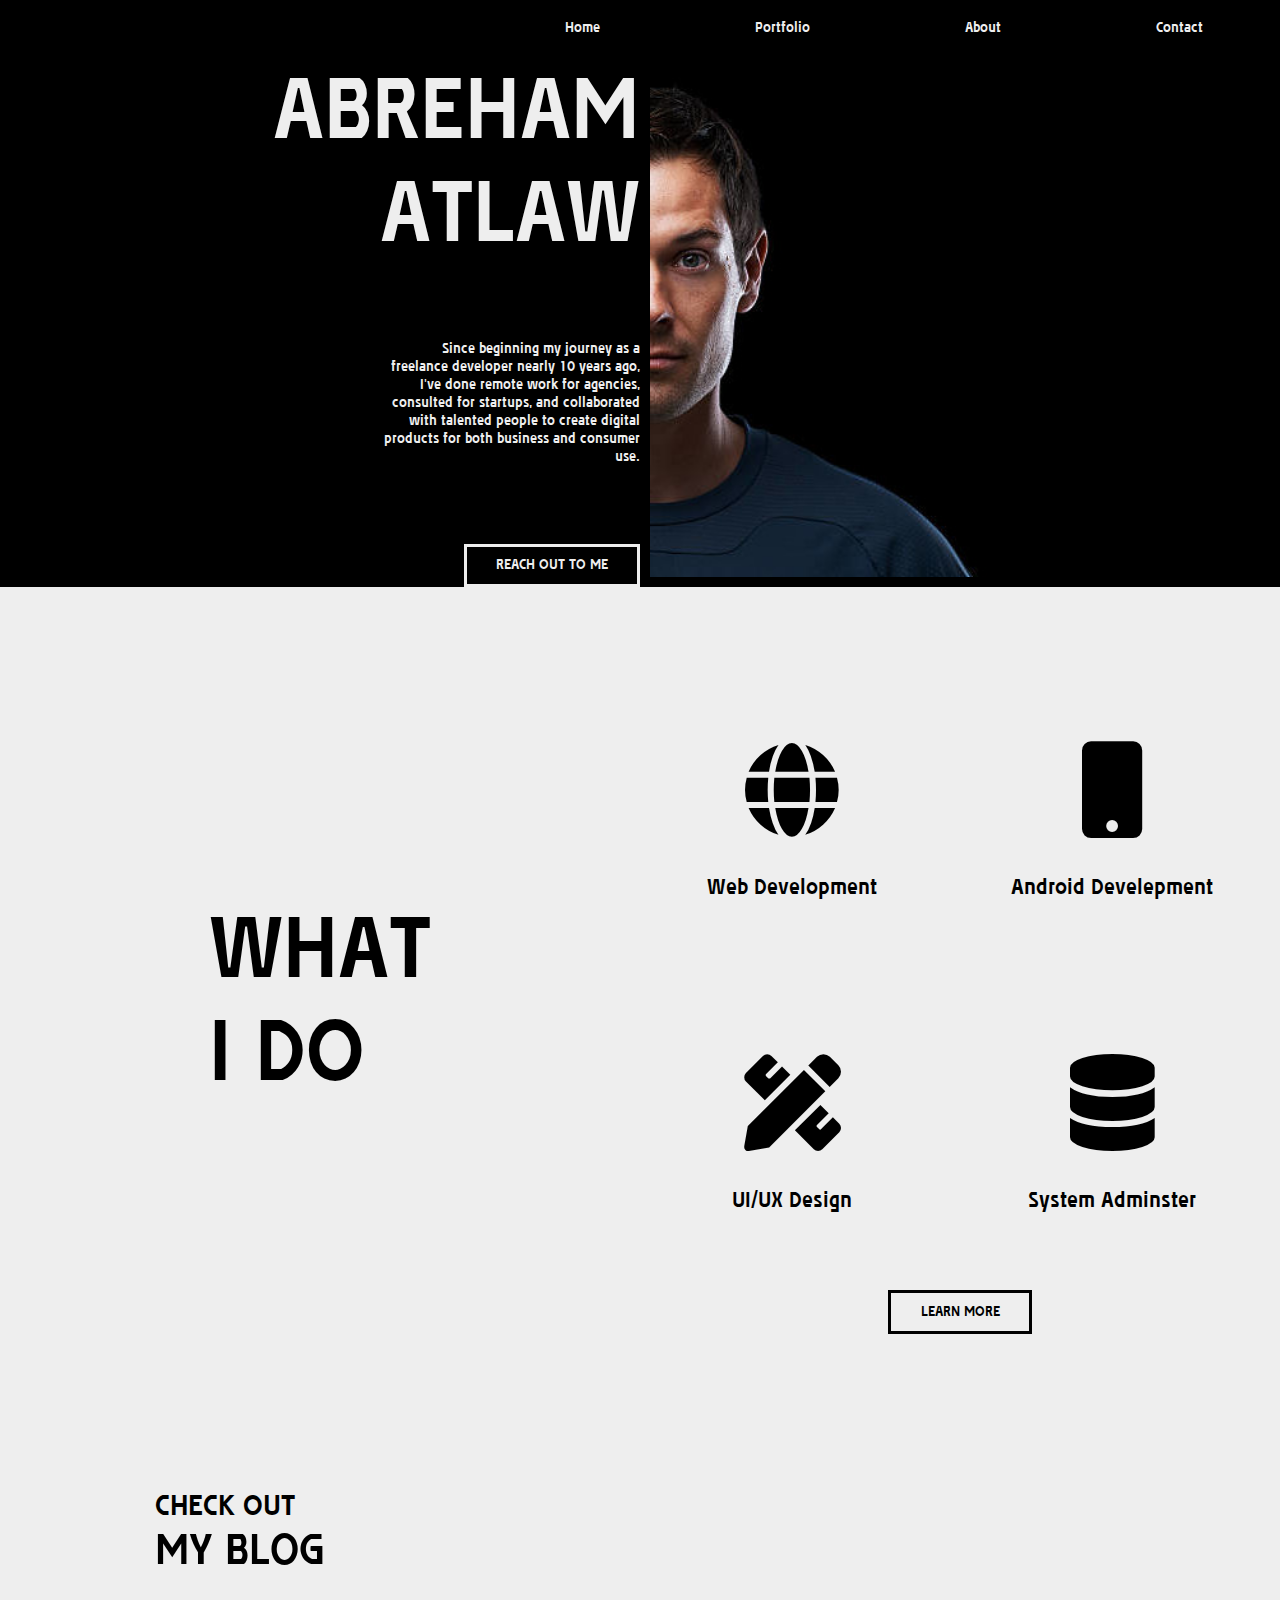
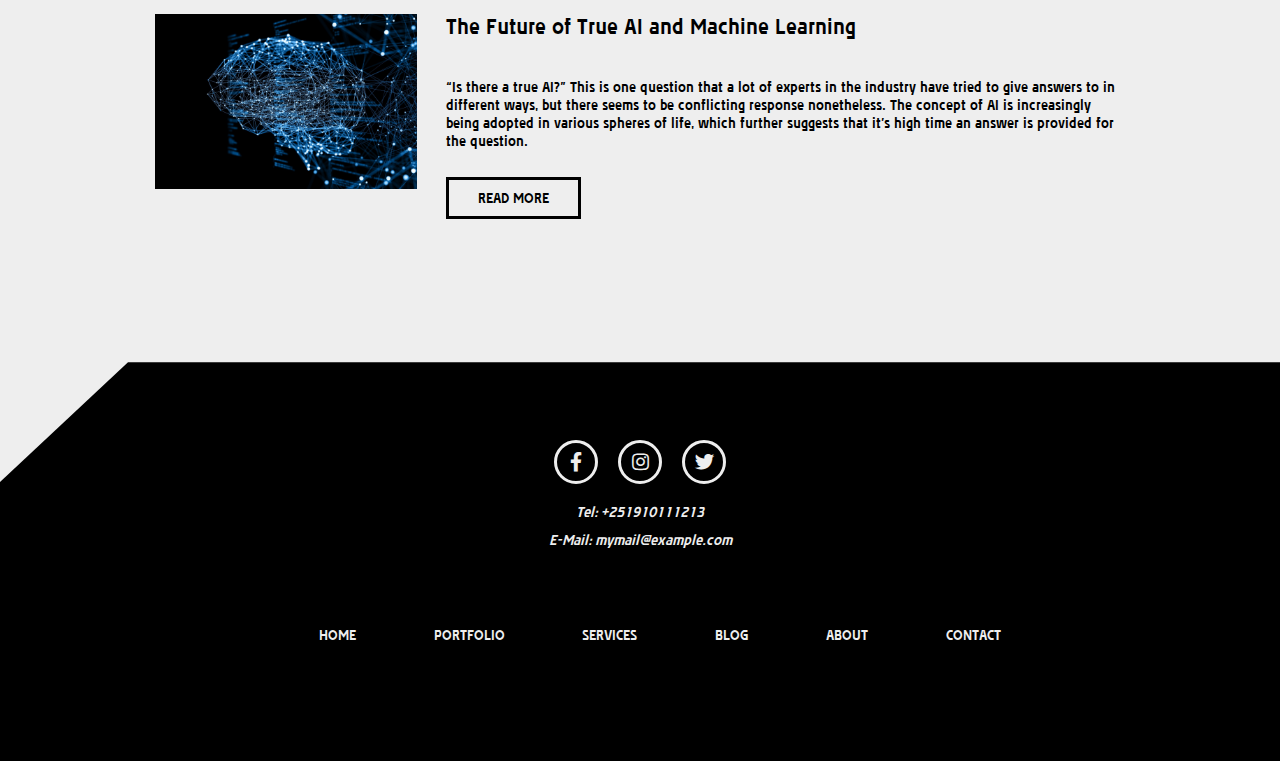
==== commit 3053fd52: "Fixed Errors" ====
--- a/index.html
+++ b/index.html
@@ -1,5 +1,5 @@
 <!DOCTYPE html>
-<html>
+<html lang="en">
 	<head>
 		<meta charset="utf-8">
 		<meta name="viewport" content="width=device-width, initial-scale=1">
@@ -89,14 +89,14 @@
 </div>
 			</section>
 		<section class="mt-4 ph-sm-1 ph-md-3 ph-lg-4">
-    <h3>
+    <h1>
         CHECK OUT<br>
         <strong class="fs-150">MY BLOG</strong>
-    </h3>
+    </h1>
     
     <article class="d-flex flex-wrap mt-2">
         <div class="w-sm-100 w-md-40 w-lg-30 mr-auto">
-            <img src="res/images/home/02.jpg" class="w-100 w-lg-90">
+            <img src="res/images/home/02.jpg" class="w-100 w-lg-90" alt="Holographic Image of brain">
         </div>
         <div class="w-sm-100 w-md-50 w-lg-70">
             <h4 class="fs-150 mt-0 mt-sm-1 mb-sm-1">The Future of True AI and Machine Learning</h4>
@@ -116,9 +116,9 @@
 		<footer class="bg-dark d-flex flex-column text-light mt-4 p-3 p-sm-2 main-footer">
 			<div class="mh-auto">
 				<div class="d-flex">
-					<a href="https://facebook.com/" target="_blank" class="border-light border-circle link footer-social mh-05 btn-dark"><i class="fab fa-facebook-f"></i></a>
-					<a href="https://instagram.com/" target="_blank" class="border-light border-circle link footer-social mh-05 btn-dark"><i class="fab fa-instagram"></i></a>
-					<a href="https://twitter.com/" target="_blank" class="border-light border-circle link footer-social mh-05 btn-dark"><i class="fab fa-twitter"></i></a>
+					<a href="https://facebook.com/" target="_blank" class="border-light border-circle link footer-social mh-05 btn-dark"><i class="fab fa-facebook-f"><span class="d-none">Facebook</span></i></a>
+					<a href="https://instagram.com/" target="_blank" class="border-light border-circle link footer-social mh-05 btn-dark"><i class="fab fa-instagram"><span class="d-none">Instagram</span></i></a>
+					<a href="https://twitter.com/" target="_blank" class="border-light border-circle link footer-social mh-05 btn-dark"><i class="fab fa-twitter"><span class="d-none">Facebook</span></i></a>
 				</div>
 				<address class="text-center mt-1">
 					<div>Tel: <a href="tel:+251910111213" class="link">+251910111213</a></div>
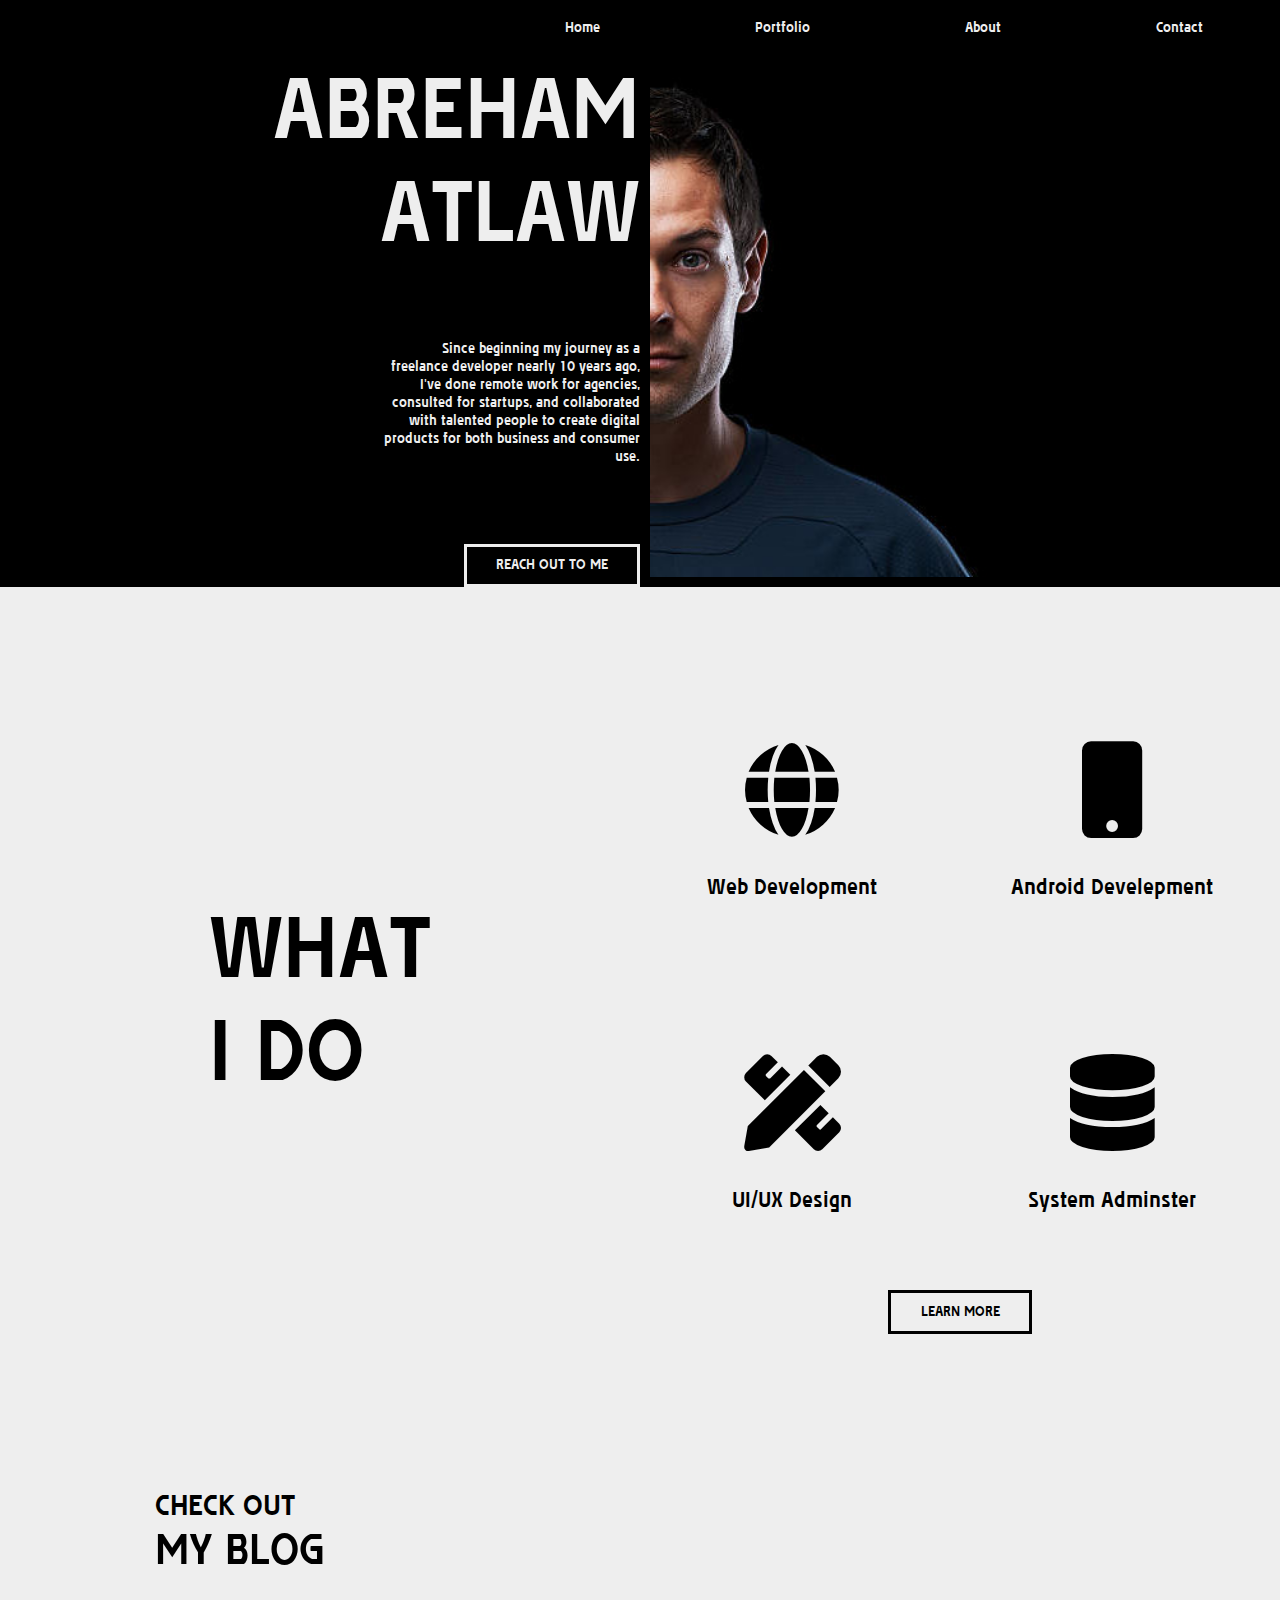
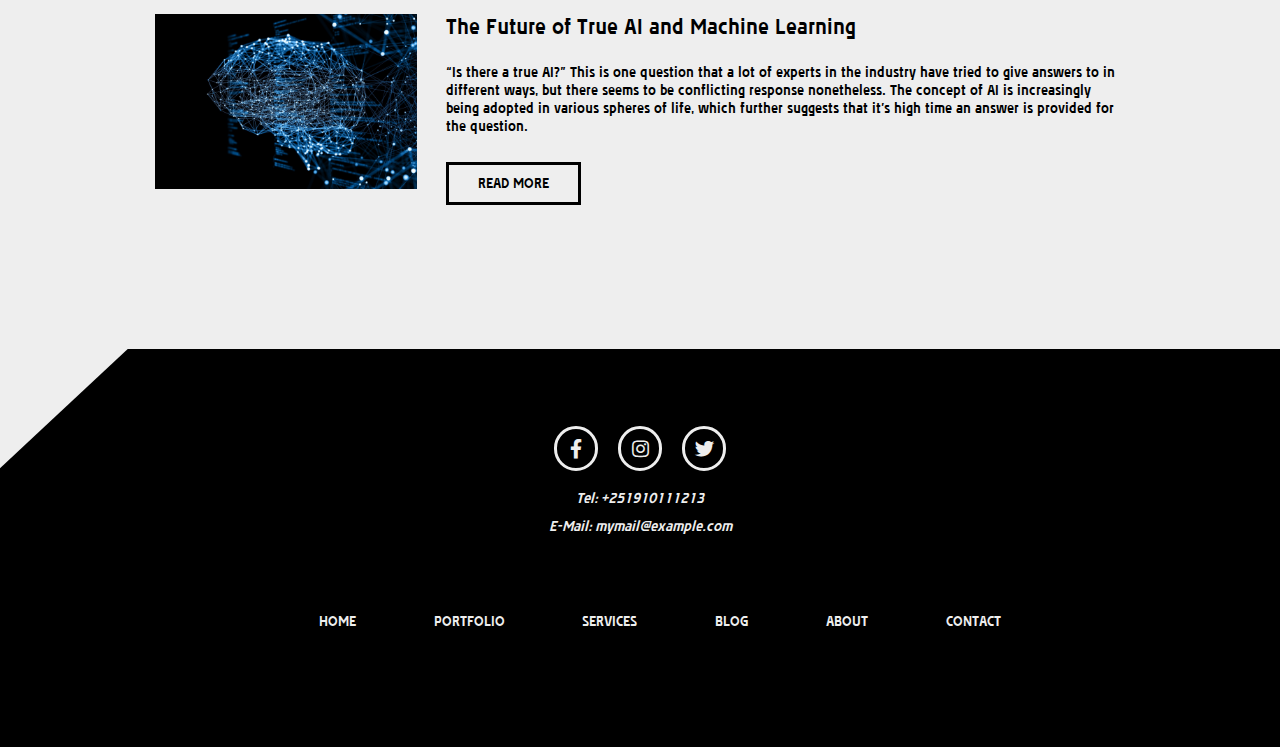
==== commit 7e2801a8: "Fixing Errors" ====
--- a/index.html
+++ b/index.html
@@ -99,7 +99,7 @@
             <img src="res/images/home/02.jpg" class="w-100 w-lg-90" alt="Holographic Image of brain">
         </div>
         <div class="w-sm-100 w-md-50 w-lg-70">
-            <h4 class="fs-150 mt-0 mt-sm-1 mb-sm-1">The Future of True AI and Machine Learning</h4>
+            <h2 class=" mt-0 mt-sm-1 mb-sm-1">The Future of True AI and Machine Learning</h2>
             <p>
 	    “Is there a true AI?” This is one question that a lot of experts in the industry have tried to give answers to in different ways, but there seems to be conflicting response nonetheless. The concept of AI is increasingly being adopted in various spheres of life, which further suggests that it’s high time an answer is provided for the question.
 	    
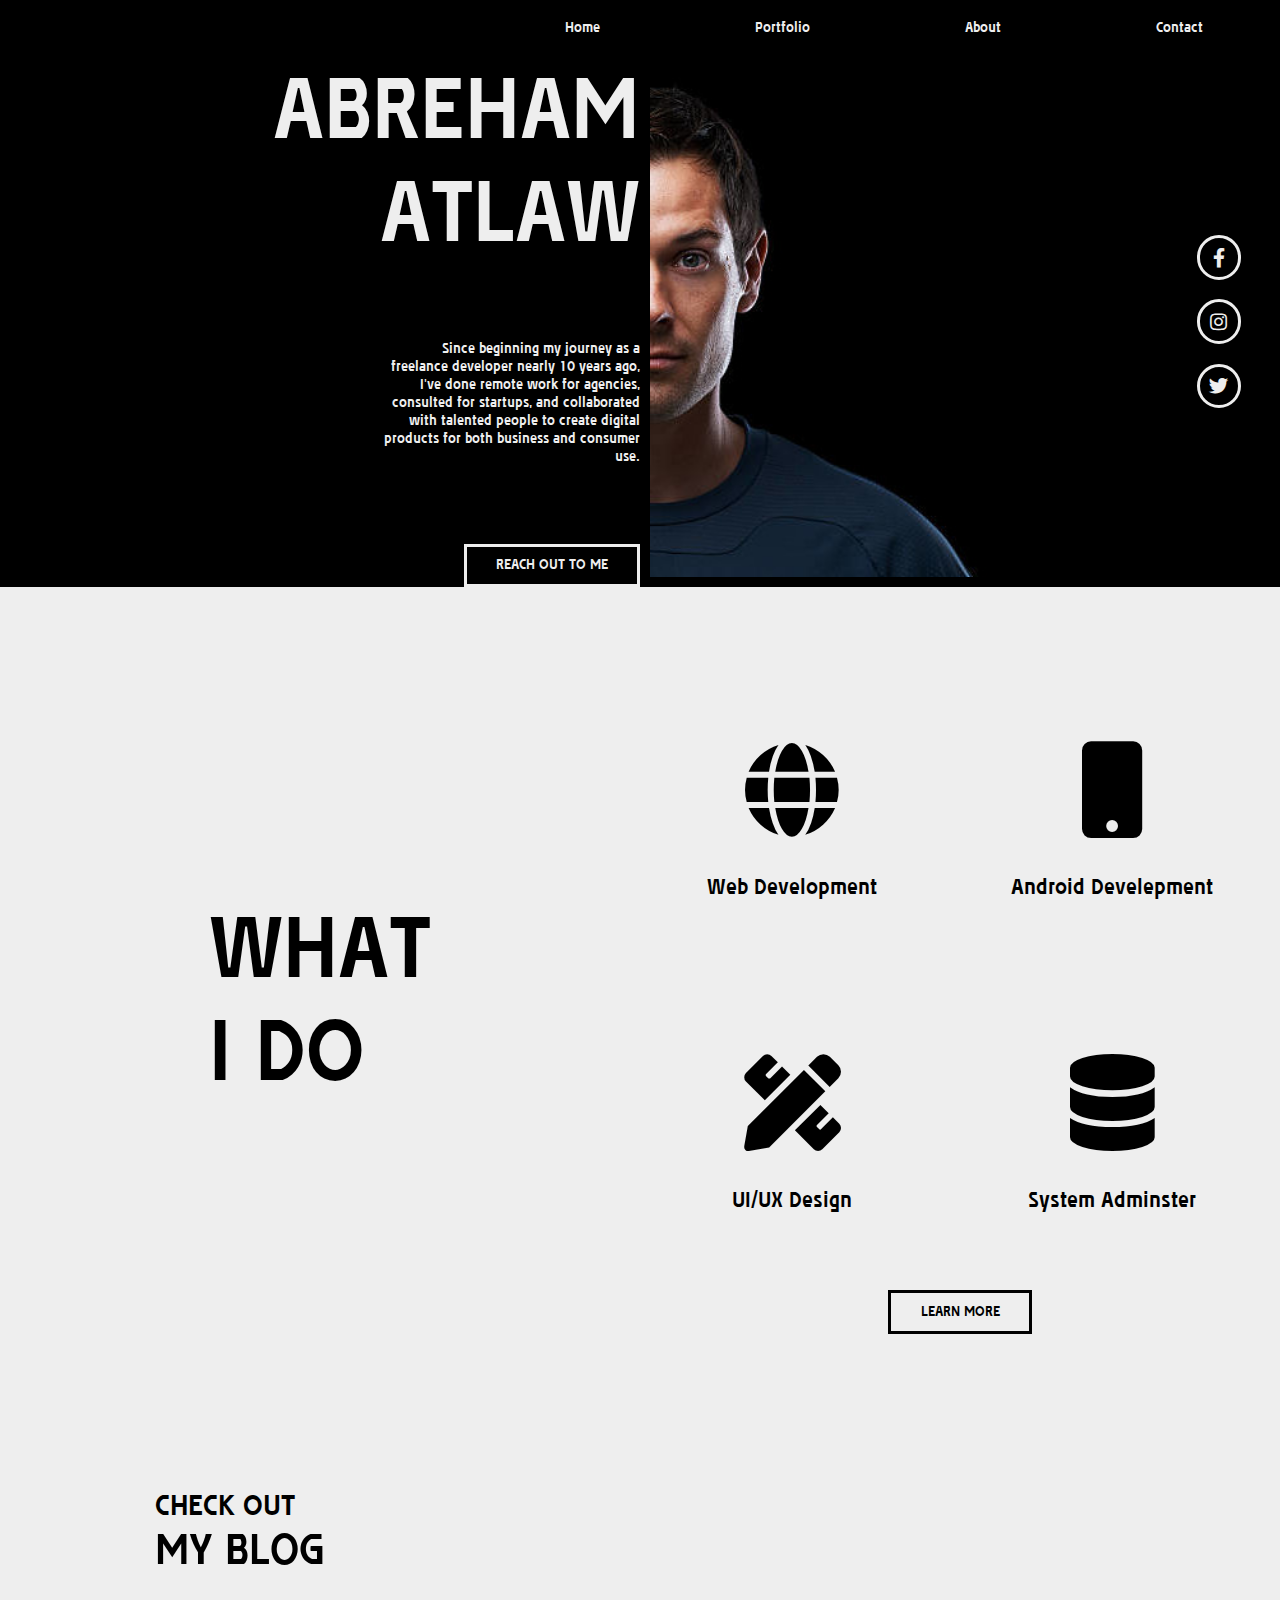
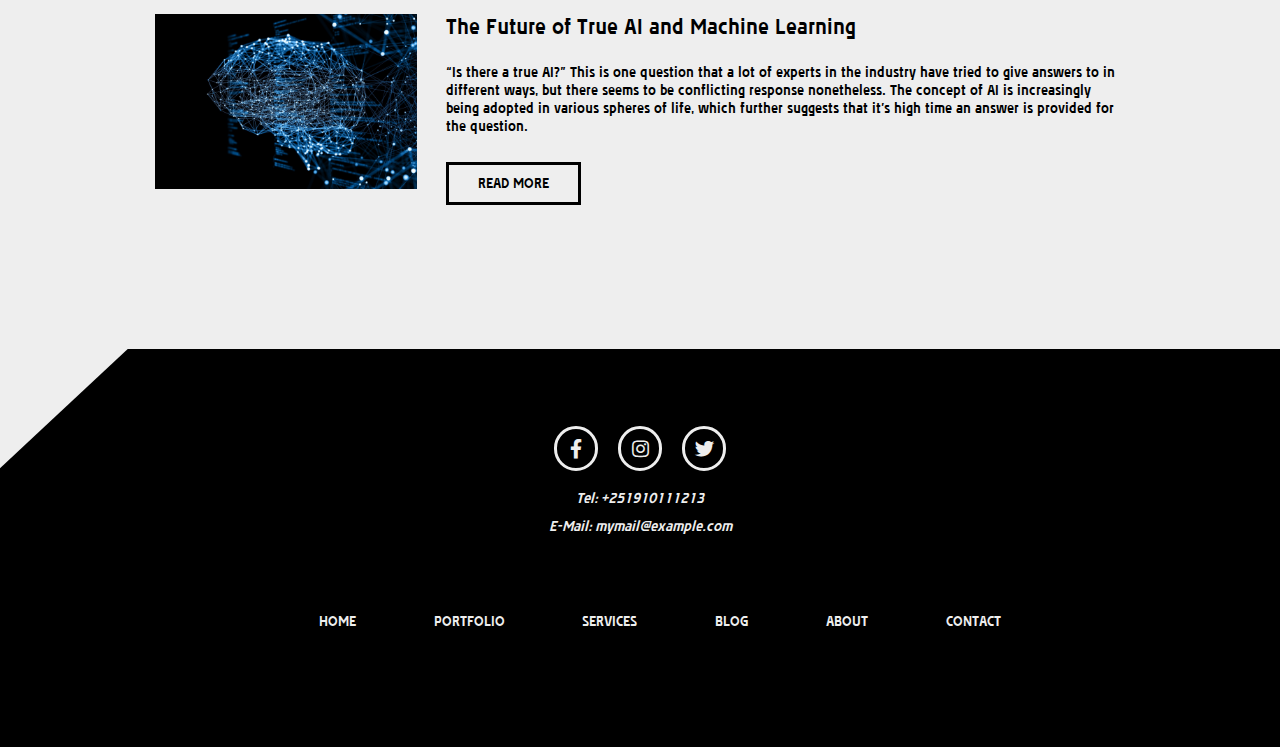
==== commit 8614900f: "Added Missing Social Media Link" ====
--- a/index.html
+++ b/index.html
@@ -36,7 +36,7 @@
 		</header>
 		
 		<main>
-			<section class="d-flex bg-dark text-light" id="intro">
+			<section class="d-flex bg-dark text-light position-relative" id="intro">
 
 				<div class="w-50 mt-auto mb-auto d-flex flex-column mr-05">
 					<h1 class="ml-auto fs-lg-600 fs-md-400 fs-sm-200 mv-0">ABREHAM<br>ATLAW</h1>
@@ -49,6 +49,13 @@
 				</div>
 				<div class="w-lg-30 w-md-50 w-sm-50">
 					<img src="res/images/home/01.jpg" class="w-100" alt="my-pic">
+				</div>
+				<div class="position-absolute ml-auto d-none d-lg-flex w-100 h-100">
+					<div class="ml-auto mv-auto mr-2">
+						<a href="https://facebook.com/" target="_blank" class="border-light border-circle link footer-social mv-1 btn-dark"><i class="fab fa-facebook-f"><span class="d-none">Facebook</span></i></a>
+						<a href="https://instagram.com/" target="_blank" class="border-light border-circle link footer-social mv-1 btn-dark"><i class="fab fa-instagram"><span class="d-none">Instagram</span></i></a>
+						<a href="https://twitter.com/" target="_blank" class="border-light border-circle link footer-social mv-1 btn-dark"><i class="fab fa-twitter"><span class="d-none">Facebook</span></i></a>
+					</div>
 				</div>
 			</section>
 			<section class="d-flex mt-3 flex-wrap">
